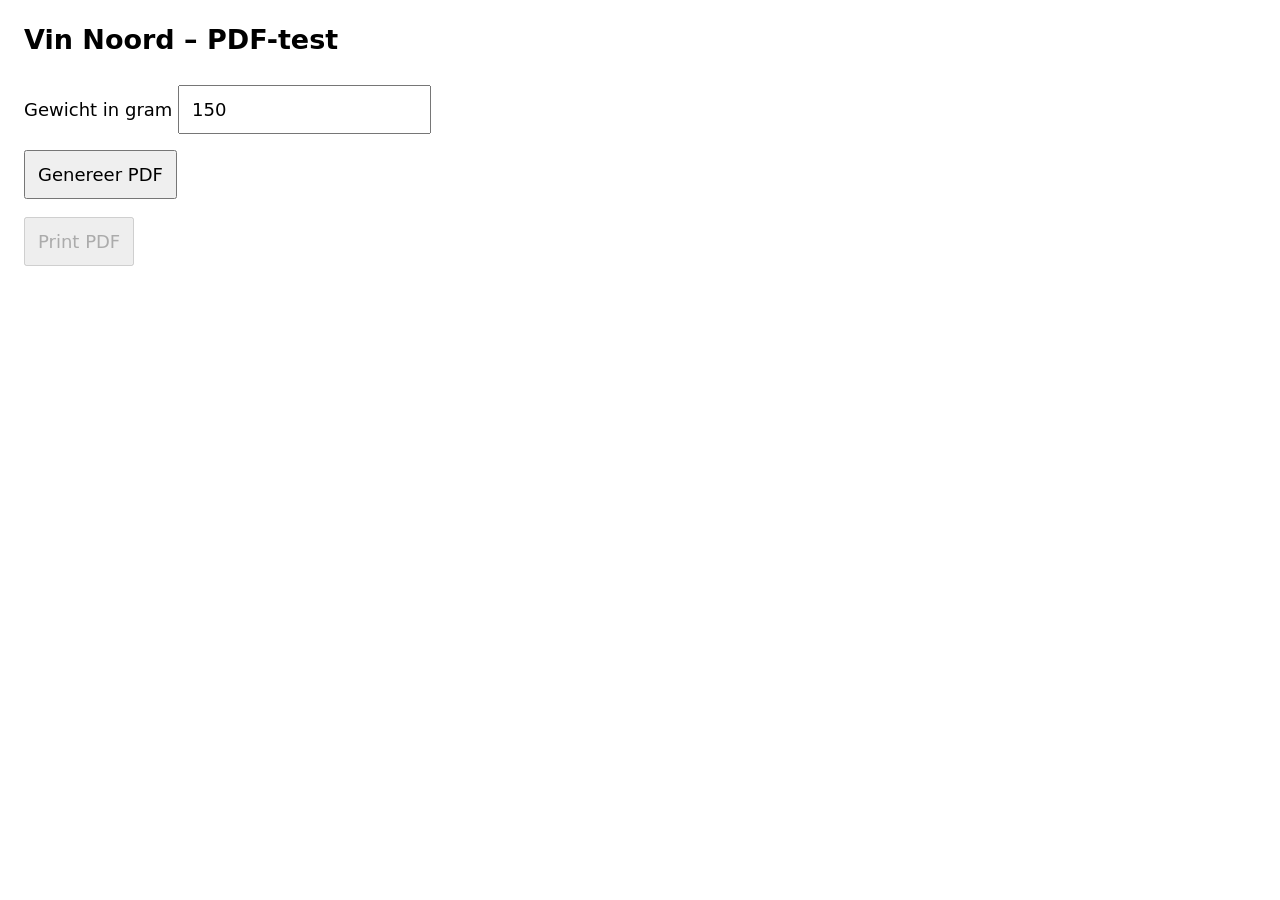
==== cheese-labels/pdf-test.html @ 0ac3c849 "Add cheese label PDF and AirPrint diagnostic tool" ====
<!doctype html><html lang="nl"><meta charset="utf-8"><meta name="viewport" content="width=device-width,initial-scale=1"><title>Vin Noord PDF-test</title><style>body{font:18px system-ui;margin:24px}button,input{font:inherit;padding:12px;margin:8px 0}button{display:block}iframe{width:100%;height:180px;border:1px solid #aaa}#status{white-space:pre-wrap}</style><h2>Vin Noord – PDF-test</h2><label>Gewicht in gram <input id="g" type="number" value="150" min="1"></label><button id="make">Genereer PDF</button><p id="status"></p><iframe id="preview" title="PDF voorbeeld" hidden></iframe><button id="print" disabled>Print PDF</button><a id="save" hidden download="label-test.pdf">Open / bewaar test-PDF</a><script>
let url;const $=id=>document.getElementById(id);$('make').onclick=()=>{try{const g=Number($('g').value);if(!Number.isFinite(g)||g<=0)throw Error('Ongeldig gewicht');const price=(g*26.5/1000).toFixed(2);const stream=`BT /F1 10 Tf 7 39 Td (VIN NOORD - TEST) Tj 0 -14 Td (Comte - ${g} g) Tj 0 -14 Td (EUR ${price}) Tj ET\n`;const objs=['<< /Type /Catalog /Pages 2 0 R >>','<< /Type /Pages /Kids [3 0 R] /Count 1 >>','<< /Type /Page /Parent 2 0 R /MediaBox [0 0 175.7480315 56.6929134] /Resources << /Font << /F1 4 0 R >> >> /Contents 5 0 R >>','<< /Type /Font /Subtype /Type1 /BaseFont /Helvetica >>',`<< /Length ${stream.length} >>\nstream\n${stream}endstream`];let pdf='%PDF-1.4\n',offsets=[0];objs.forEach((o,i)=>{offsets.push(pdf.length);pdf+=`${i+1} 0 obj\n${o}\nendobj\n`});const x=pdf.length;pdf+='xref\n0 6\n0000000000 65535 f \n'+offsets.slice(1).map(n=>String(n).padStart(10,'0')+' 00000 n \n').join('')+`trailer\n<< /Size 6 /Root 1 0 R >>\nstartxref\n${x}\n%%EOF\n`;const blob=new Blob([pdf],{type:'application/pdf'});if(url)URL.revokeObjectURL(url);url=URL.createObjectURL(blob);$('status').textContent='PDF gegenereerd: '+blob.size+' bytes. Formaat: 62 × 20 mm.';$('preview').hidden=false;$('preview').src=url;$('save').href=url;$('save').hidden=false;$('print').disabled=false;}catch(e){$('status').textContent='Fout: '+e.message}};$('print').onclick=()=>{try{$('preview').contentWindow.focus();$('preview').contentWindow.print();}catch(e){$('status').textContent+='\nPrintfout: '+e.message}};</script></html>
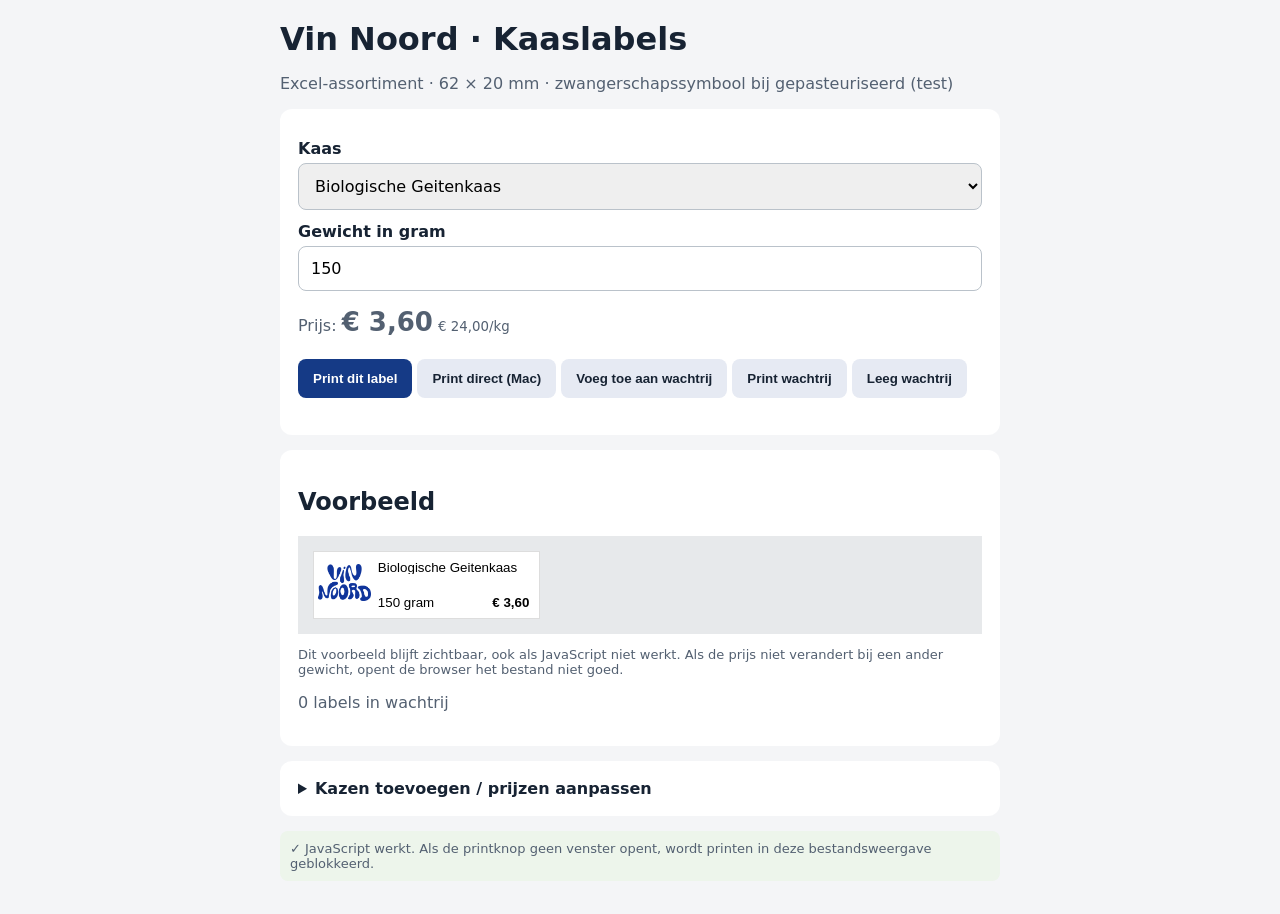
==== commit 18ce4f2b: "Replace AirPrint test with full 62x20 PDF cheese label prototype" ====
--- a/cheese-labels/pdf-test.html
+++ b/cheese-labels/pdf-test.html
@@ -1,2 +1,158 @@
-<!doctype html><html lang="nl"><meta charset="utf-8"><meta name="viewport" content="width=device-width,initial-scale=1"><title>Vin Noord PDF-test</title><style>body{font:18px system-ui;margin:24px}button,input{font:inherit;padding:12px;margin:8px 0}button{display:block}iframe{width:100%;height:180px;border:1px solid #aaa}#status{white-space:pre-wrap}</style><h2>Vin Noord – PDF-test</h2><label>Gewicht in gram <input id="g" type="number" value="150" min="1"></label><button id="make">Genereer PDF</button><p id="status"></p><iframe id="preview" title="PDF voorbeeld" hidden></iframe><button id="print" disabled>Print PDF</button><a id="save" hidden download="label-test.pdf">Open / bewaar test-PDF</a><script>
-let url;const $=id=>document.getElementById(id);$('make').onclick=()=>{try{const g=Number($('g').value);if(!Number.isFinite(g)||g<=0)throw Error('Ongeldig gewicht');const price=(g*26.5/1000).toFixed(2);const stream=`BT /F1 10 Tf 7 39 Td (VIN NOORD - TEST) Tj 0 -14 Td (Comte - ${g} g) Tj 0 -14 Td (EUR ${price}) Tj ET\n`;const objs=['<< /Type /Catalog /Pages 2 0 R >>','<< /Type /Pages /Kids [3 0 R] /Count 1 >>','<< /Type /Page /Parent 2 0 R /MediaBox [0 0 175.7480315 56.6929134] /Resources << /Font << /F1 4 0 R >> >> /Contents 5 0 R >>','<< /Type /Font /Subtype /Type1 /BaseFont /Helvetica >>',`<< /Length ${stream.length} >>\nstream\n${stream}endstream`];let pdf='%PDF-1.4\n',offsets=[0];objs.forEach((o,i)=>{offsets.push(pdf.length);pdf+=`${i+1} 0 obj\n${o}\nendobj\n`});const x=pdf.length;pdf+='xref\n0 6\n0000000000 65535 f \n'+offsets.slice(1).map(n=>String(n).padStart(10,'0')+' 00000 n \n').join('')+`trailer\n<< /Size 6 /Root 1 0 R >>\nstartxref\n${x}\n%%EOF\n`;const blob=new Blob([pdf],{type:'application/pdf'});if(url)URL.revokeObjectURL(url);url=URL.createObjectURL(blob);$('status').textContent='PDF gegenereerd: '+blob.size+' bytes. Formaat: 62 × 20 mm.';$('preview').hidden=false;$('preview').src=url;$('save').href=url;$('save').hidden=false;$('print').disabled=false;}catch(e){$('status').textContent='Fout: '+e.message}};$('print').onclick=()=>{try{$('preview').contentWindow.focus();$('preview').contentWindow.print();}catch(e){$('status').textContent+='\nPrintfout: '+e.message}};</script></html>
+<!doctype html><html lang="nl"><head><meta charset="utf-8"><meta name="viewport" content="width=device-width,initial-scale=1"><title>Vin Noord | Kaaslabels</title><style>
+*{box-sizing:border-box}body{font-family:system-ui,Arial,sans-serif;background:#f4f5f7;color:#172333;margin:0}.main{max-width:760px;margin:auto;padding:20px}section{background:white;border-radius:12px;padding:18px;margin:15px 0}h1{margin:0}p{color:#536071}label{display:block;margin:12px 0 5px;font-weight:600}input,select{padding:12px;width:100%;border:1px solid #bac2ca;border-radius:8px;font:inherit}button{padding:12px 15px;border:0;border-radius:8px;background:#153a86;color:white;font-weight:700;cursor:pointer;margin:6px 5px 6px 0}.secondary{background:#e6eaf3;color:#172333}.row{display:grid;grid-template-columns:1fr 1fr;gap:12px}.hint{font-size:13px}.status{font-size:13px;background:#edf5eb;padding:10px;border-radius:8px}.label-wrap{overflow:auto;background:#e7e9eb;padding:15px}.sticker{width:60mm;height:18mm;background:white;border:1px solid #ddd;color:black;display:flex;align-items:center;gap:1.2mm;padding:1.4mm 1.6mm;overflow:hidden;font-family:Arial,sans-serif}.logo{width:13mm;flex:none}.logo img{width:100%;max-height:15mm;object-fit:contain}.detail{min-width:0;flex:1;height:100%;display:flex;flex-direction:column;justify-content:center;gap:2mm}.name{font-weight:bold;font-size:8pt;line-height:1.12;text-align:center;overflow-wrap:anywhere}.bottom{display:flex;justify-content:space-between;align-items:center;gap:1.5mm;padding:0 1mm}.weight{font-size:7pt}.amount{font-size:11pt;font-weight:bold}.safe{height:0;display:flex;justify-content:flex-end}.safe img{height:3mm;width:4mm;object-fit:contain}.price{font-size:26px;font-weight:800}.check{width:auto}#printzone{display:none}#message{font-size:13px}
+@page{size:62mm 20mm;margin:0}
+@media print{
+  @page{size:62mm 20mm;margin:0}
+  html,body{width:61mm!important;height:19mm!important;margin:0!important;padding:0!important;background:white!important;overflow:visible!important}
+  .main{display:none!important}
+  #printzone{display:block!important;position:fixed!important;left:1mm!important;top:1mm!important;width:60mm!important;height:18mm!important;margin:0!important;padding:0!important;overflow:hidden!important}
+  #printzone .sticker{width:60mm!important;height:18mm!important;margin:0!important;border:0!important;break-after:avoid!important;page-break-after:avoid!important;break-inside:avoid!important;page-break-inside:avoid!important}
+}
+
+/* Opmaak naar aangeleverd P-touch voorbeeld: 62 × 20 mm. */
+.sticker{gap:1.8mm;padding:1.2mm 2.1mm 1.2mm 1.1mm;font-family:"Proxima Nova","ProximaNova",Arial,sans-serif;align-items:center}
+.logo{width:14mm;align-self:center}
+.logo img{max-height:16mm}
+.detail{height:100%;justify-content:space-between;gap:0;padding:3.2mm 0 2.2mm 0}
+.name{font-family:"Proxima Nova","ProximaNova",Arial,sans-serif;font-size:11pt;font-weight:400;line-height:1;white-space:nowrap;text-align:left;overflow:hidden;text-overflow:clip}
+.bottom{padding:0 0.6mm 0 0;gap:1mm;align-items:baseline}
+.weight{font-family:"Proxima Nova","ProximaNova",Arial,sans-serif;font-size:10pt;line-height:1;white-space:nowrap}
+.amount{font-family:"Proxima Nova","ProximaNova",Arial,sans-serif;font-size:10pt;font-weight:700;line-height:1;white-space:nowrap}
+.safe{position:absolute;right:1.5mm;top:1mm;height:3mm}
+.detail{position:relative}
+@media print{#printzone .sticker{width:60mm!important;height:18mm!important}}
+
+/* Zwangerschapsbadge tussen gewicht en prijs */
+.sticker .bottom{display:flex;align-items:center;justify-content:space-between;width:100%;min-width:0}
+.sticker .bottom .safe{position:static!important;right:auto!important;top:auto!important;display:flex;align-items:center;justify-content:center;flex:1 1 auto;min-width:0;height:7mm!important;max-height:7mm}
+.sticker .bottom .safe img{height:6.8mm!important;width:6.8mm!important;object-fit:contain}
+.sticker .bottom .weight{flex:0 0 auto}
+.sticker .bottom .amount{flex:0 0 auto;margin-left:auto}
+
+/* Layoutfix: tekst mag nooit onder het zwangerschapssymbool schuiven. */
+.sticker .detail{min-width:0;overflow:hidden}
+.sticker .bottom{display:grid!important;grid-template-columns:minmax(0,1fr) 5.4mm auto!important;column-gap:0.7mm!important;align-items:center!important;justify-content:initial!important;padding:0 0.4mm 0 0!important;min-width:0!important;width:100%!important}
+.sticker .bottom .weight{grid-column:1;min-width:0;white-space:nowrap;font-size:10pt;overflow:visible}
+.sticker .bottom .safe{grid-column:2;display:flex!important;align-items:center!important;justify-content:center!important;width:5.4mm!important;min-width:5.4mm!important;max-width:5.4mm!important;height:5.4mm!important;max-height:5.4mm!important;flex:none!important}
+.sticker .bottom .safe img{width:5.3mm!important;height:5.3mm!important;object-fit:contain}
+.sticker .bottom .amount{grid-column:3;white-space:nowrap;font-size:10pt;margin:0!important;min-width:0}
+.sticker .name{min-width:0;max-width:100%;text-overflow:clip;overflow:hidden}
+.sticker .bottom:not(:has(.safe img)){grid-template-columns:minmax(0,1fr) 0mm auto!important}
+/* Longer names are allowed two readable lines above the weight/price row. */
+.sticker .detail{padding:1.5mm 0 1.4mm 0!important;justify-content:space-between!important;gap:0!important}
+.sticker .name{white-space:normal;line-height:1.05;max-height:9mm;overflow:hidden;overflow-wrap:normal;word-break:normal}
+.sticker .bottom{flex-shrink:0!important}
+/* Meer lucht tussen de kaasnaam en de onderste regel. */
+.sticker .detail{padding-top:1.1mm!important;padding-bottom:0.35mm!important;}
+.sticker .bottom{position:relative;top:0.25mm;}
+</style></head><body><div class="main"><h1>Vin Noord · Kaaslabels</h1><p>Excel-assortiment · 62 × 20 mm · zwangerschapssymbool bij gepasteuriseerd (test)</p><section><label for="cheese">Kaas</label><select id="cheese"><option>Délice de Bourgogne</option><option>Morbier Fermier AOP</option></select><label for="grams">Gewicht in gram</label><input id="grams" type="number" min="1" value="150" inputmode="decimal"><p>Prijs: <span class="price" id="price">€ 3,98</span> <small id="kg">€ 26,50/kg</small></p><button id="print" type="button">Print dit label</button><button id="direct" class="secondary" type="button">Print direct (Mac)</button><a id="pdfFallback" hidden target="_blank" rel="noopener">Open PDF</a><button id="add" class="secondary" type="button">Voeg toe aan wachtrij</button><button id="printall" class="secondary" type="button">Print wachtrij</button><button id="clear" class="secondary" type="button">Leeg wachtrij</button><p id="message" aria-live="polite"></p></section><section><h2>Voorbeeld</h2><div class="label-wrap"><div id="preview" class="sticker"><div class="logo"><img src="[data-uri]" alt="Vin Noord"></div><div class="detail"><div class="name" id="previewname">Délice de Bourgogne</div><div class="safe" id="previewsafe"></div><div class="bottom"><span class="weight" id="previewgrams">150 gram</span><span class="amount" id="previewprice">€ 3,98</span></div></div></div></div><p class="hint">Dit voorbeeld blijft zichtbaar, ook als JavaScript niet werkt. Als de prijs niet verandert bij een ander gewicht, opent de browser het bestand niet goed.</p><p id="queuecount">0 labels in wachtrij</p></section><section><details><summary><strong>Kazen toevoegen / prijzen aanpassen</strong></summary><label for="newname">Kaasnaam</label><input id="newname" placeholder="Bijv. Comté 18 maanden"><label for="newkg">Kiloprijs (€)</label><input id="newkg" type="number" step="0.01" min="0" placeholder="29.95"><label><input id="newsafe" class="check" type="checkbox"> Zwangerschapslabel tonen (handmatig aanvinken na controle)</label><button id="save" type="button">Kaas opslaan</button><button id="remove" class="secondary" type="button">Geselecteerde kaas verwijderen</button><p class="hint">Alle kazen en kiloprijzen zijn uit het Excel-bestand overgenomen. De kolom gepasteuriseerd is niet automatisch gelijkgesteld aan zwangerschapsveiligheid. Vink het symbool per kaas zelf aan na controle. Opslaan gebeurt voorlopig lokaal op dit apparaat. Bij openen als gedownload bestand kan dat worden geblokkeerd. Later koppelen we Google Sheets.</p></details></section><p class="status" id="diagnostic">Controle: JavaScript is nog niet gestart. Open dit bestand in een gewone browser, niet in een bestandsvoorvertoning.</p></div><div id="printzone"></div><script>
+(function(){'use strict';
+var logo='[data-uri]',preg='[data-uri]';
+var defaults=[{"name":"Biologische Geitenkaas","kg":24.0,"pasteurized":false,"safe":false},{"name":"Blue Tonka","kg":39.5,"pasteurized":true,"safe":true},{"name":"Boeren Truffelkaas","kg":24.5,"pasteurized":false,"safe":false},{"name":"Brie de Meaux AOC","kg":25.0,"pasteurized":false,"safe":false},{"name":"Comté 18 mnd gerijpt AOC","kg":28.5,"pasteurized":false,"safe":false},{"name":"Coulommiers ALC","kg":25.0,"pasteurized":false,"safe":false},{"name":"Delice de Bourgogne","kg":26.5,"pasteurized":true,"safe":true},{"name":"Epoisses fermier AOP","kg":31.5,"pasteurized":true,"safe":true},{"name":"Fourme d'Ambert","kg":26.0,"pasteurized":true,"safe":true},{"name":"Gorgonzola Dolce DOP","kg":28.5,"pasteurized":true,"safe":true},{"name":"Goudse Oude Kaas black label","kg":15.5,"pasteurized":false,"safe":false},{"name":"Kinderdijk biologisch Belegen","kg":17.9,"pasteurized":false,"safe":false},{"name":"Komijn Belegen","kg":12.5,"pasteurized":false,"safe":false},{"name":"Lacaune Schapenkaas","kg":37.5,"pasteurized":false,"safe":false},{"name":"Manchego 10-12 mnd gerijpt","kg":29.9,"pasteurized":false,"safe":false},{"name":"Morbier Fermier AOP","kg":24.0,"pasteurized":false,"safe":false},{"name":"Oudwijker Colosso","kg":42.0,"pasteurized":false,"safe":false},{"name":"Oudwijker Stella","kg":36.0,"pasteurized":false,"safe":false},{"name":"Parmigiano Reggiano DOP 18 mnd","kg":29.5,"pasteurized":false,"safe":false},{"name":"Pecorino Giglio del Campidano","kg":55.9,"pasteurized":false,"safe":false},{"name":"Reblochon de Savoie AOC","kg":27.0,"pasteurized":false,"safe":false},{"name":"Roquefort AOP","kg":30.0,"pasteurized":true,"safe":true},{"name":"Seizoenskaas jong belegen","kg":15.3,"pasteurized":false,"safe":false},{"name":"Skeapsbloem","kg":53.0,"pasteurized":false,"safe":false},{"name":"Skeapsrond","kg":62.5,"pasteurized":false,"safe":false},{"name":"Taleggio DOP","kg":23.5,"pasteurized":true,"safe":true},{"name":"Tomme de Savoie AOC fermier","kg":25.0,"pasteurized":false,"safe":false},{"name":"Tynjetaler","kg":16.0,"pasteurized":true,"safe":true},{"name":"Vijgentaart","kg":29.5,"pasteurized":false,"safe":false}];
+var products=defaults.slice(),queue=[];
+function el(id){return document.getElementById(id)}
+function money(n){return new Intl.NumberFormat('nl-NL',{style:'currency',currency:'EUR'}).format(n)}
+function escapeHTML(s){return String(s).replace(/[&<>"']/g,function(c){return {'&':'&amp;','<':'&lt;','>':'&gt;','"':'&quot;',"'":'&#39;'}[c]})}
+function load(){
+  // Always retain the full Excel assortment, even if an earlier test stored only two cheeses.
+  var saved=[];
+  try {
+    saved=JSON.parse(localStorage.getItem('vinnoord-kaaslabels-excel-v2'));
+    if(!Array.isArray(saved)) saved=[];
+    if(!saved.length){
+      saved=JSON.parse(localStorage.getItem('vinnoord-kaaslabels-excel-v1'));
+      if(!Array.isArray(saved)) saved=[];
+    }
+  } catch(e){saved=[];}
+  function key(name){return String(name||'').normalize('NFD').replace(/[\u0300-\u036f]/g,'').toLowerCase().replace(/[^a-z0-9]/g,'');}
+  var merged=defaults.map(function(p){return Object.assign({},p);});
+  saved.forEach(function(p){
+    if(!p||!p.name) return;
+    var i=merged.findIndex(function(x){return key(x.name)===key(p.name);});
+    if(i>=0){
+      // Keep any prices and safety switches the shop already adjusted.
+      merged[i]=Object.assign({},merged[i],p);
+    } else {
+      merged.push(p);
+    }
+  });
+  products=merged;
+}
+function persist(){try{localStorage.setItem('vinnoord-kaaslabels-excel-v2',JSON.stringify(products));return true}catch(e){el('message').textContent='Opslaan wordt in deze weergave geblokkeerd. Zet de pagina op backoffice.vin-noord.nl voor betrouwbaar opslaan.';return false}}
+function chosen(){return products.find(function(p){return p.name===el('cheese').value})||products[0]}
+function data(){var p=chosen(),g=Number(el('grams').value);return {name:p.name,kg:p.kg,safe:p.safe,g:g,price:Math.round(g*p.kg/10)/100}}
+function sticker(d){return '<div class="sticker"><div class="logo"><img alt="Vin Noord" src="'+logo+'"></div><div class="detail"><div class="name">'+escapeHTML(d.name)+'</div><div class="bottom"><span class="weight">'+d.g+' gram</span><span class="safe">'+(d.safe?'<img alt="Zwangerschap" src="'+preg+'">':'')+'</span><span class="amount">'+money(d.price)+'</span></div></div></div>'}
+function fitNames(root){
+  var nodes=root.querySelectorAll('.name');
+  for(var i=0;i<nodes.length;i++){
+    var n=nodes[i];
+    n.style.fontSize='11pt';
+    n.style.whiteSpace='nowrap';
+    n.style.lineHeight='1.05';
+    n.style.maxHeight='none';
+    n.style.overflow='hidden';
+    // Keep short names at 12 pt; use two lines for longer names.
+    if(n.scrollWidth>n.clientWidth-1){
+      n.style.whiteSpace='normal';
+      n.style.overflowWrap='normal';
+      n.style.wordBreak='normal';
+      var size=10;
+      n.style.fontSize=size+'pt';
+      n.style.maxHeight='9mm';
+      while(size>9 && n.scrollHeight>n.clientHeight+1){
+        size-=0.25;
+        n.style.fontSize=size+'pt';
+      }
+    }
+  }
+}
+function fitBottom(root){
+  var bottoms=root.querySelectorAll('.bottom');
+  for(var i=0;i<bottoms.length;i++){
+    var b=bottoms[i],w=b.querySelector('.weight'),a=b.querySelector('.amount'),safe=b.querySelector('.safe');
+    if(!w||!a)continue;
+    var hasBadge=!!(safe&&safe.querySelector('img'));
+    b.style.gridTemplateColumns=hasBadge?'minmax(0,1fr) 5.4mm auto':'minmax(0,1fr) 0mm auto';
+    var available=b.clientWidth-(hasBadge?21:4); // badge en tussenruimte, in px
+    var canvas=document.createElement('canvas'),ctx=canvas.getContext('2d');
+    var family=getComputedStyle(w).fontFamily, priceFamily=getComputedStyle(a).fontFamily;
+    var pt=10;
+    while(pt>7.5){
+      ctx.font=pt+'pt '+family;var ww=ctx.measureText(w.textContent).width;
+      ctx.font='700 '+pt+'pt '+priceFamily;var aw=ctx.measureText(a.textContent).width;
+      if(ww+aw<=available-3)break;
+      pt-=0.25;
+    }
+    w.style.fontSize=pt+'pt';a.style.fontSize=pt+'pt';
+  }
+}
+function update(){var d=data();el('price').textContent=money(d.price);el('kg').textContent=money(d.kg)+'/kg';el('previewname').textContent=d.name;el('previewgrams').textContent=d.g+' gram';el('previewprice').textContent=money(d.price);el('previewsafe').innerHTML=d.safe?'<img alt="Zwangerschap" src="'+preg+'">':'';fitNames(el('preview'));fitBottom(el('preview'))}
+function populate(name){el('cheese').innerHTML='';products.forEach(function(p){var opt=document.createElement('option');opt.value=p.name;opt.textContent=p.name;el('cheese').appendChild(opt)});if(name)el('cheese').value=name;update()}
+function editfields(){var p=chosen();el('newname').value=p.name;el('newkg').value=p.kg;el('newsafe').checked=!!p.safe}
+function valid(){var d=data();if(!Number.isFinite(d.g)||d.g<=0){alert('Vul een geldig gewicht in.');return null}return d}
+function print(items){el('printzone').innerHTML=items.map(sticker).join('');el('printzone').style.display='block';el('printzone').style.position='absolute';el('printzone').style.left='-9999px';fitNames(el('printzone'));fitBottom(el('printzone'));el('printzone').style.display='';el('printzone').style.position='';el('printzone').style.left='';el('message').textContent='Printvenster aangevraagd. Als er niets verschijnt, open deze pagina rechtstreeks in Safari of Chrome (liefst via jullie backoffice-website).';window.print()}
+function pdfLabel(d){
+ update();
+ var root=el('preview'), r=root.getBoundingClientRect(), scale=4;
+ var canvas=document.createElement('canvas');canvas.width=Math.round(62/25.4*96*scale);canvas.height=Math.round(20/25.4*96*scale);
+ var c=canvas.getContext('2d');c.fillStyle='white';c.fillRect(0,0,canvas.width,canvas.height);c.scale(scale,scale);c.translate(96/25.4,96/25.4);
+ root.querySelectorAll('img').forEach(function(img){if(!img.complete||!img.naturalWidth)throw Error('Afbeelding wordt nog geladen. Probeer opnieuw.');var b=img.getBoundingClientRect(), k=Math.min(b.width/img.naturalWidth,b.height/img.naturalHeight),w=img.naturalWidth*k,h=img.naturalHeight*k;c.drawImage(img,b.left-r.left+(b.width-w)/2,b.top-r.top+(b.height-h)/2,w,h);});
+ root.querySelectorAll('.name,.weight,.amount').forEach(function(n){var st=getComputedStyle(n),node=n.firstChild;if(!node||node.nodeType!==3)return; c.font=st.fontWeight+' '+st.fontSize+' '+st.fontFamily;c.fillStyle='black';c.textBaseline='alphabetic';var range=document.createRange(),lines=[];for(var i=0;i<node.length;i++){range.setStart(node,i);range.setEnd(node,i+1);var b=range.getBoundingClientRect(),last=lines[lines.length-1];if(!last||Math.abs(last.top-b.top)>1){last={top:b.top,left:b.left,height:b.height,text:''};lines.push(last);}last.text+=node.textContent[i];}lines.forEach(function(l){var m=c.measureText(l.text),a=m.fontBoundingBoxAscent||parseFloat(st.fontSize)*0.8,desc=m.fontBoundingBoxDescent||parseFloat(st.fontSize)*0.2;c.fillText(l.text,l.left-r.left,l.top-r.top+(l.height-a-desc)/2+a);});});
+ var raw=atob(canvas.toDataURL('image/jpeg',0.98).split(',')[1]), bytes=new Uint8Array(raw.length);for(var i=0;i<raw.length;i++)bytes[i]=raw.charCodeAt(i);
+ var enc=new TextEncoder(),parts=[],len=0,offsets=[0];function add(v){if(typeof v==='string')v=enc.encode(v);parts.push(v);len+=v.length;}function obj(i,body){offsets[i]=len;add(i+' 0 obj\n');add(body);add('\nendobj\n');}
+ add('%PDF-1.4\n');obj(1,'<< /Type /Catalog /Pages 2 0 R >>');obj(2,'<< /Type /Pages /Kids [3 0 R] /Count 1 >>');obj(3,'<< /Type /Page /Parent 2 0 R /MediaBox [0 0 175.7480315 56.6929134] /Resources << /XObject << /Im0 4 0 R >> >> /Contents 5 0 R >>');offsets[4]=len;add('4 0 obj\n<< /Type /XObject /Subtype /Image /Width '+canvas.width+' /Height '+canvas.height+' /ColorSpace /DeviceRGB /BitsPerComponent 8 /Filter /DCTDecode /Length '+bytes.length+' >>\nstream\n');add(bytes);add('\nendstream\nendobj\n');var stream='q 175.7480315 0 0 56.6929134 0 0 cm /Im0 Do Q\n';obj(5,'<< /Length '+stream.length+' >>\nstream\n'+stream+'endstream');var x=len;add('xref\n0 6\n0000000000 65535 f \n'+offsets.slice(1).map(function(n){return String(n).padStart(10,'0')+' 00000 n \n';}).join('')+'trailer\n<< /Size 6 /Root 1 0 R >>\nstartxref\n'+x+'\n%%EOF\n');return new Blob(parts,{type:'application/pdf'});
+}
+var pdfURL;
+function openPDF(d){try{var blob=pdfLabel(d);if(pdfURL)URL.revokeObjectURL(pdfURL);pdfURL=URL.createObjectURL(blob);var link=el('pdfFallback');link.href=pdfURL;link.hidden=false;var tab=window.open(pdfURL,'_blank');el('message').textContent=tab?'PDF geopend. Gebruik Deel → Druk af en bevestig 62 × 20 mm. Sluit het PDF-tabblad na het printen.':'Open de PDF via de link hieronder.';}catch(e){el('message').textContent='PDF-fout: '+e.message;}}
+
+var pvSafe=el('previewsafe');if(pvSafe&&pvSafe.parentElement){var bt=el('preview').querySelector('.bottom');if(bt)bt.insertBefore(pvSafe,bt.querySelector('.amount'));}load();populate();editfields();el('diagnostic').textContent='✓ JavaScript werkt. Als de printknop geen venster opent, wordt printen in deze bestandsweergave geblokkeerd.';
+el('cheese').addEventListener('change',function(){update();editfields()});el('grams').addEventListener('input',update);
+el('print').addEventListener('click',function(){var d=valid();if(d)openPDF(d)});
+el('direct').addEventListener('click',function(){var d=valid();if(d)print([d])});
+el('add').addEventListener('click',function(){var d=valid();if(d){queue.push(d);el('queuecount').textContent=queue.length+' labels in wachtrij'}});
+el('printall').addEventListener('click',function(){alert('Meerdere labels tegelijk printen testen we later. Print voorlopig één label per keer om extra lege stickers te voorkomen.')});
+el('clear').addEventListener('click',function(){queue=[];el('queuecount').textContent='0 labels in wachtrij'});
+el('save').addEventListener('click',function(){var name=el('newname').value.trim(),kg=Number(el('newkg').value);if(!name||!Number.isFinite(kg)||kg<=0){alert('Vul een kaasnaam en geldige kiloprijs in.');return}var p={name:name,kg:kg,safe:el('newsafe').checked},i=products.findIndex(function(x){return x.name.toLowerCase()===name.toLowerCase()});if(i>=0)products[i]=p;else products.push(p);persist();populate(name);editfields()});
+el('remove').addEventListener('click',function(){if(products.length<=1)return alert('Minstens één kaas vereist');if(!confirm('Deze kaas verwijderen?'))return;products=products.filter(function(x){return x.name!==el('cheese').value});persist();populate();editfields()});
+})();
+</script></body></html>
